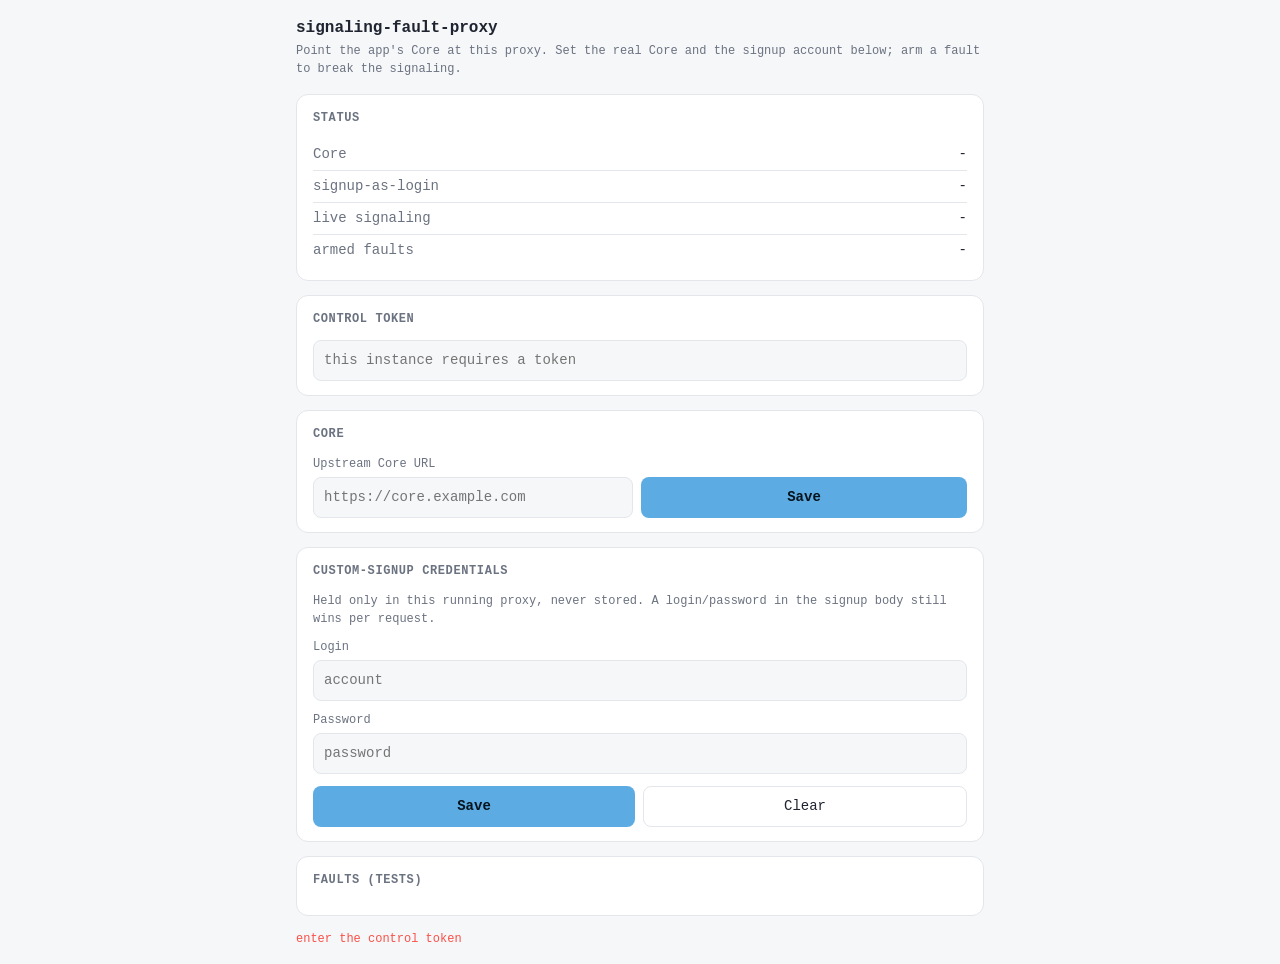
==== src/signaling_fault_proxy/dashboard.html @ afa6b473 "WT-2112 Add a dashboard and runtime Core/credentials to the proxy The Core to forward to and the sig" ====
<!DOCTYPE html>
<html lang="en">
<head>
<meta charset="UTF-8">
<meta name="viewport" content="width=device-width, initial-scale=1.0">
<title>signaling-fault-proxy</title>
<style>
  :root { --bg:#0f1115; --panel:#171a21; --line:#2a2f3a; --fg:#e6e9ef; --muted:#9aa4b2;
          --accent:#5CACE3; --ok:#3fb950; --err:#f85149; --warn:#d29922; }
  :root:not([data-theme="dark"]) { }
  @media (prefers-color-scheme: light) { :root:not([data-theme="dark"]) {
          --bg:#f6f7f9; --panel:#fff; --line:#e3e6ea; --fg:#1f2430; --muted:#6b7280; } }
  * { box-sizing: border-box; }
  body { margin:0; background:var(--bg); color:var(--fg);
         font:14px/1.5 ui-monospace,SFMono-Regular,Menlo,monospace; }
  .wrap { max-width:720px; margin:0 auto; padding:16px; }
  h1 { font-size:16px; margin:0 0 2px; }
  .sub { color:var(--muted); font-size:12px; margin:0 0 16px; }
  .card { background:var(--panel); border:1px solid var(--line); border-radius:12px; padding:14px 16px; margin-bottom:14px; }
  .card h2 { font-size:12px; text-transform:uppercase; letter-spacing:.05em; color:var(--muted); margin:0 0 12px; }
  label { display:block; font-size:12px; color:var(--muted); margin:10px 0 4px; }
  input { width:100%; background:var(--bg); color:var(--fg); border:1px solid var(--line);
          border-radius:8px; padding:9px 10px; font:inherit; }
  input:focus { border-color:var(--accent); outline:none; }
  .row { display:flex; gap:8px; }
  .row > * { flex:1; }
  button { background:var(--accent); color:#06121c; border:0; border-radius:8px; padding:9px 14px;
           font:inherit; font-weight:600; cursor:pointer; }
  button.ghost { background:transparent; color:var(--fg); border:1px solid var(--line); font-weight:400; }
  button:disabled { opacity:.5; cursor:not-allowed; }
  .mt { margin-top:12px; }
  .pill { display:inline-block; padding:1px 9px; border-radius:999px; font-size:11px; font-weight:600; }
  .pill.on { background:rgba(63,185,80,.16); color:var(--ok); }
  .pill.off { background:rgba(148,163,184,.16); color:var(--muted); }
  .kv { display:flex; justify-content:space-between; gap:12px; padding:5px 0; border-bottom:1px solid var(--line); }
  .kv:last-child { border-bottom:0; }
  .kv .k { color:var(--muted); }
  .rule { display:flex; align-items:center; justify-content:space-between; gap:10px; padding:8px 0; border-bottom:1px solid var(--line); }
  .rule:last-child { border-bottom:0; }
  .rule .name { word-break:break-all; }
  .toggle { min-width:72px; }
  #msg { min-height:18px; font-size:12px; margin-top:8px; }
  #msg.ok { color:var(--ok); } #msg.err { color:var(--err); }
  a { color:var(--accent); }
</style>
</head>
<body>
<div class="wrap">
  <h1>signaling-fault-proxy</h1>
  <p class="sub">Point the app's Core at this proxy. Set the real Core and the signup account below; arm a fault to break the signaling.</p>

  <div class="card">
    <h2>Status</h2>
    <div class="kv"><span class="k">Core</span><span id="st-core">-</span></div>
    <div class="kv"><span class="k">signup-as-login</span><span id="st-signup">-</span></div>
    <div class="kv"><span class="k">live signaling</span><span id="st-conns">-</span></div>
    <div class="kv"><span class="k">armed faults</span><span id="st-armed">-</span></div>
  </div>

  <div class="card" id="tokenCard" style="display:none">
    <h2>Control token</h2>
    <input id="token" type="password" placeholder="this instance requires a token">
  </div>

  <div class="card">
    <h2>Core</h2>
    <label for="core">Upstream Core URL</label>
    <div class="row">
      <input id="core" placeholder="https://core.example.com">
      <button class="toggle" onclick="setCore()">Save</button>
    </div>
  </div>

  <div class="card">
    <h2>Custom-signup credentials</h2>
    <p class="sub" style="margin:0 0 4px">Held only in this running proxy, never stored. A login/password in the signup body still wins per request.</p>
    <label for="login">Login</label>
    <input id="login" placeholder="account">
    <label for="password">Password</label>
    <input id="password" type="password" placeholder="password">
    <div class="row mt">
      <button onclick="setSignup()">Save</button>
      <button class="ghost" onclick="clearSignup()">Clear</button>
    </div>
  </div>

  <div class="card">
    <h2>Faults (tests)</h2>
    <div id="rules"></div>
  </div>

  <div id="msg"></div>
</div>

<script>
  const $ = (id) => document.getElementById(id);
  const base = location.pathname.replace(/\/[^/]*$/, "/");  // the /__proxy/ this page is served under

  function token() { return $("token").value.trim(); }
  function withToken(params) { const t = token(); if (t) params.set("token", t); return params; }

  async function call(command, params = new URLSearchParams()) {
    withToken(params);
    const qs = params.toString();
    const res = await fetch(base + command + (qs ? "?" + qs : ""));
    const data = await res.json();
    if (!res.ok) throw new Error(data.error || res.status);
    return data;
  }

  function msg(text, ok = true) { const m = $("msg"); m.textContent = text; m.className = ok ? "ok" : "err"; }

  function render(st) {
    $("st-core").textContent = st.core || "not set";
    $("st-signup").innerHTML = st.signup_as_login
      ? `<span class="pill on">${st.signup_as_login}</span>` : `<span class="pill off">off</span>`;
    $("st-conns").textContent = st.signaling_connections;
    const armed = (st.armed || []).map((a) => (typeof a === "string" ? a : a.rule || JSON.stringify(a)));
    $("st-armed").innerHTML = armed.length ? armed.map((a) => `<span class="pill on">${a}</span>`).join(" ") : `<span class="pill off">none</span>`;
    if (st.core && !$("core").value) $("core").value = st.core;

    const host = $("rules"); host.innerHTML = "";
    for (const r of st.rules || []) {
      const on = armed.includes(r);
      const div = document.createElement("div"); div.className = "rule";
      div.innerHTML = `<span class="name">${r} <span class="pill ${on ? "on" : "off"}">${on ? "armed" : "off"}</span></span>`;
      const btn = document.createElement("button"); btn.className = "toggle" + (on ? " ghost" : "");
      btn.textContent = on ? "Lift" : "Arm";
      btn.onclick = () => (on ? lift(r) : arm(r));
      div.appendChild(btn); host.appendChild(div);
    }
  }

  async function refresh() { try { render(await call("status")); } catch (e) { msg(e.message, false); } }

  async function setCore() {
    const url = $("core").value.trim(); if (!url) return;
    try { render(await call("core", new URLSearchParams({ url }))); msg("Core set to " + url); } catch (e) { msg(e.message, false); }
  }
  async function setSignup() {
    const p = new URLSearchParams({ login: $("login").value.trim(), password: $("password").value });
    try { render(await call("signup", p)); msg("signup account set"); } catch (e) { msg(e.message, false); }
  }
  async function clearSignup() {
    try { render(await call("signup", new URLSearchParams({ off: "1" }))); $("login").value = ""; $("password").value = ""; msg("signup account cleared"); }
    catch (e) { msg(e.message, false); }
  }
  async function arm(rule) { try { render(await call("arm", new URLSearchParams({ rule }))); msg("armed " + rule); } catch (e) { msg(e.message, false); } }
  async function lift(rule) { try { render(await call("lift", new URLSearchParams({ rule }))); msg("lifted " + rule); } catch (e) { msg(e.message, false); } }

  // If the first status call is refused for a token, reveal the token field.
  (async () => {
    try { render(await call("status")); }
    catch (e) { if (/token/i.test(e.message)) { $("tokenCard").style.display = "block"; msg("enter the control token", false); } else { msg(e.message, false); } }
  })();
  setInterval(() => { if ($("tokenCard").style.display !== "block" || token()) refresh(); }, 4000);
</script>
</body>
</html>
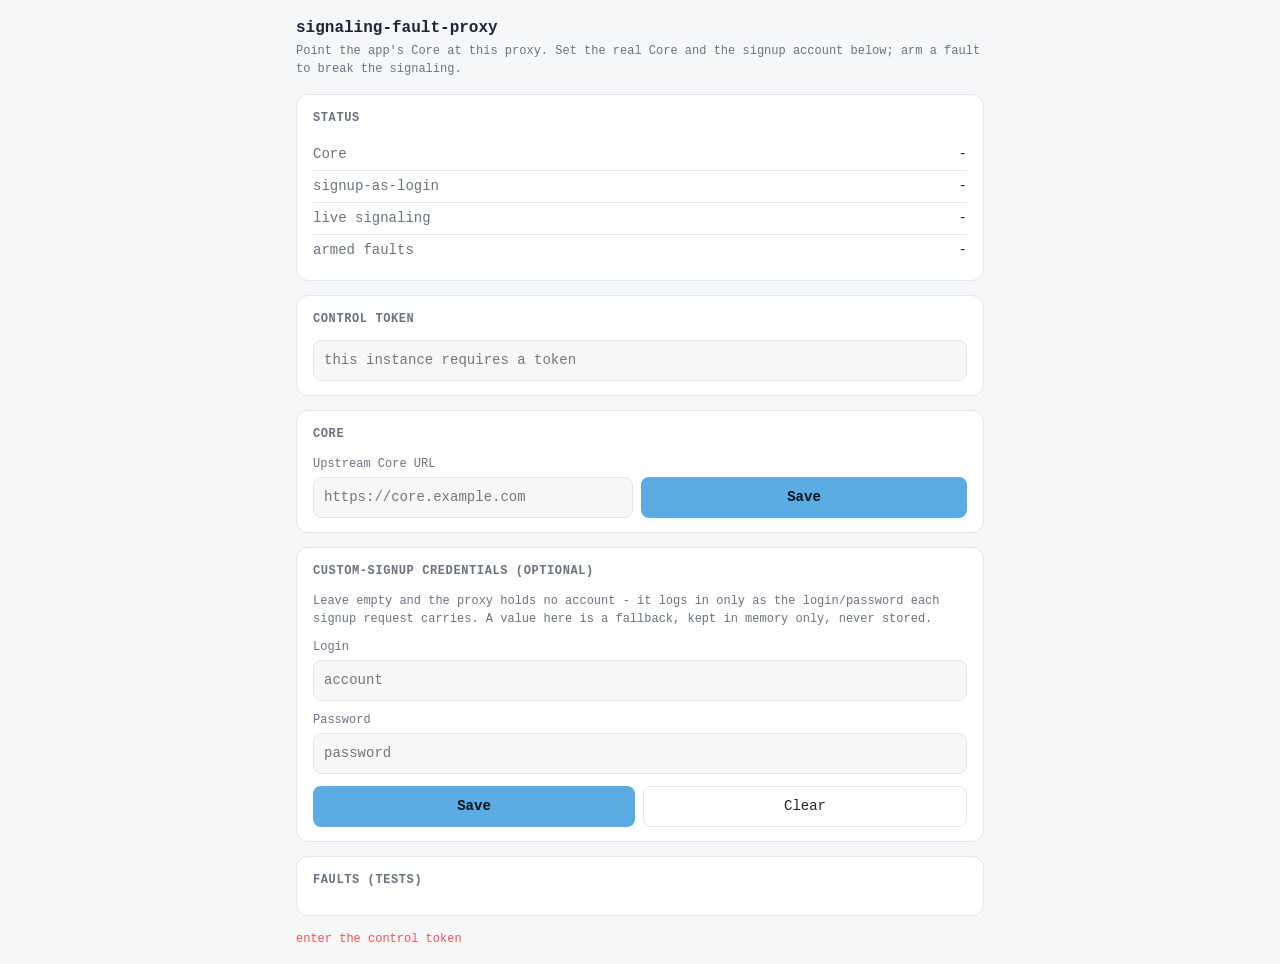
==== commit ff80bd39: "WT-2112 Log in only as the credentials a signup carries The signup-as-login rewrite now takes its ac" ====
--- a/src/signaling_fault_proxy/dashboard.html
+++ b/src/signaling_fault_proxy/dashboard.html
@@ -72,8 +72,8 @@
   </div>
 
   <div class="card">
-    <h2>Custom-signup credentials</h2>
-    <p class="sub" style="margin:0 0 4px">Held only in this running proxy, never stored. A login/password in the signup body still wins per request.</p>
+    <h2>Custom-signup credentials (optional)</h2>
+    <p class="sub" style="margin:0 0 4px">Leave empty and the proxy holds no account - it logs in only as the login/password each signup request carries. A value here is a fallback, kept in memory only, never stored.</p>
     <label for="login">Login</label>
     <input id="login" placeholder="account">
     <label for="password">Password</label>
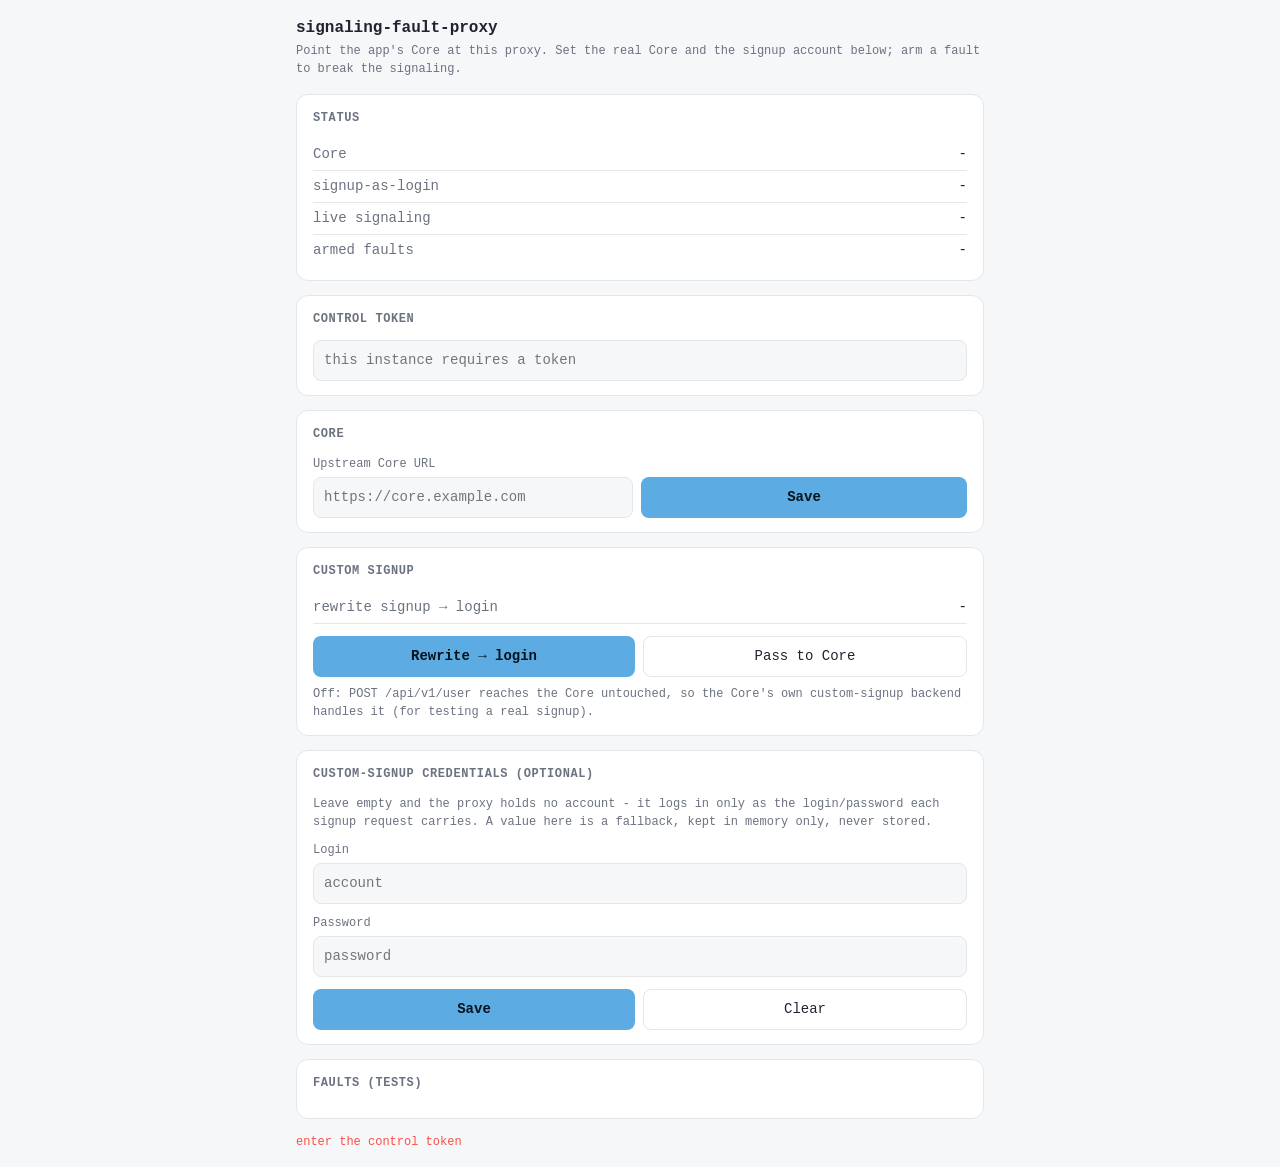
==== commit 974b4b47: "WT-2112 Add a dashboard toggle to pass custom signup to the Core A "rewrite signup -> login" switch " ====
--- a/src/signaling_fault_proxy/dashboard.html
+++ b/src/signaling_fault_proxy/dashboard.html
@@ -72,6 +72,16 @@
   </div>
 
   <div class="card">
+    <h2>Custom signup</h2>
+    <div class="kv"><span class="k">rewrite signup &rarr; login</span><span id="st-rewrite">-</span></div>
+    <div class="row mt">
+      <button onclick="setRewrite(true)">Rewrite &rarr; login</button>
+      <button class="ghost" onclick="setRewrite(false)">Pass to Core</button>
+    </div>
+    <p class="sub" style="margin:8px 0 0">Off: <code>POST /api/v1/user</code> reaches the Core untouched, so the Core's own custom-signup backend handles it (for testing a real signup).</p>
+  </div>
+
+  <div class="card">
     <h2>Custom-signup credentials (optional)</h2>
     <p class="sub" style="margin:0 0 4px">Leave empty and the proxy holds no account - it logs in only as the login/password each signup request carries. A value here is a fallback, kept in memory only, never stored.</p>
     <label for="login">Login</label>
@@ -112,6 +122,8 @@
 
   function render(st) {
     $("st-core").textContent = st.core || "not set";
+    $("st-rewrite").innerHTML = st.rewrite_signup
+      ? `<span class="pill on">rewrite &rarr; login</span>` : `<span class="pill off">Core handles signup</span>`;
     $("st-signup").innerHTML = st.signup_as_login
       ? `<span class="pill on">${st.signup_as_login}</span>` : `<span class="pill off">off</span>`;
     $("st-conns").textContent = st.signaling_connections;
@@ -137,6 +149,11 @@
     const url = $("core").value.trim(); if (!url) return;
     try { render(await call("core", new URLSearchParams({ url }))); msg("Core set to " + url); } catch (e) { msg(e.message, false); }
   }
+  async function setRewrite(on) {
+    const p = on ? new URLSearchParams() : new URLSearchParams({ off: "1" });
+    try { render(await call("rewrite", p)); msg(on ? "signup is rewritten to a login" : "signup goes to the Core"); }
+    catch (e) { msg(e.message, false); }
+  }
   async function setSignup() {
     const p = new URLSearchParams({ login: $("login").value.trim(), password: $("password").value });
     try { render(await call("signup", p)); msg("signup account set"); } catch (e) { msg(e.message, false); }
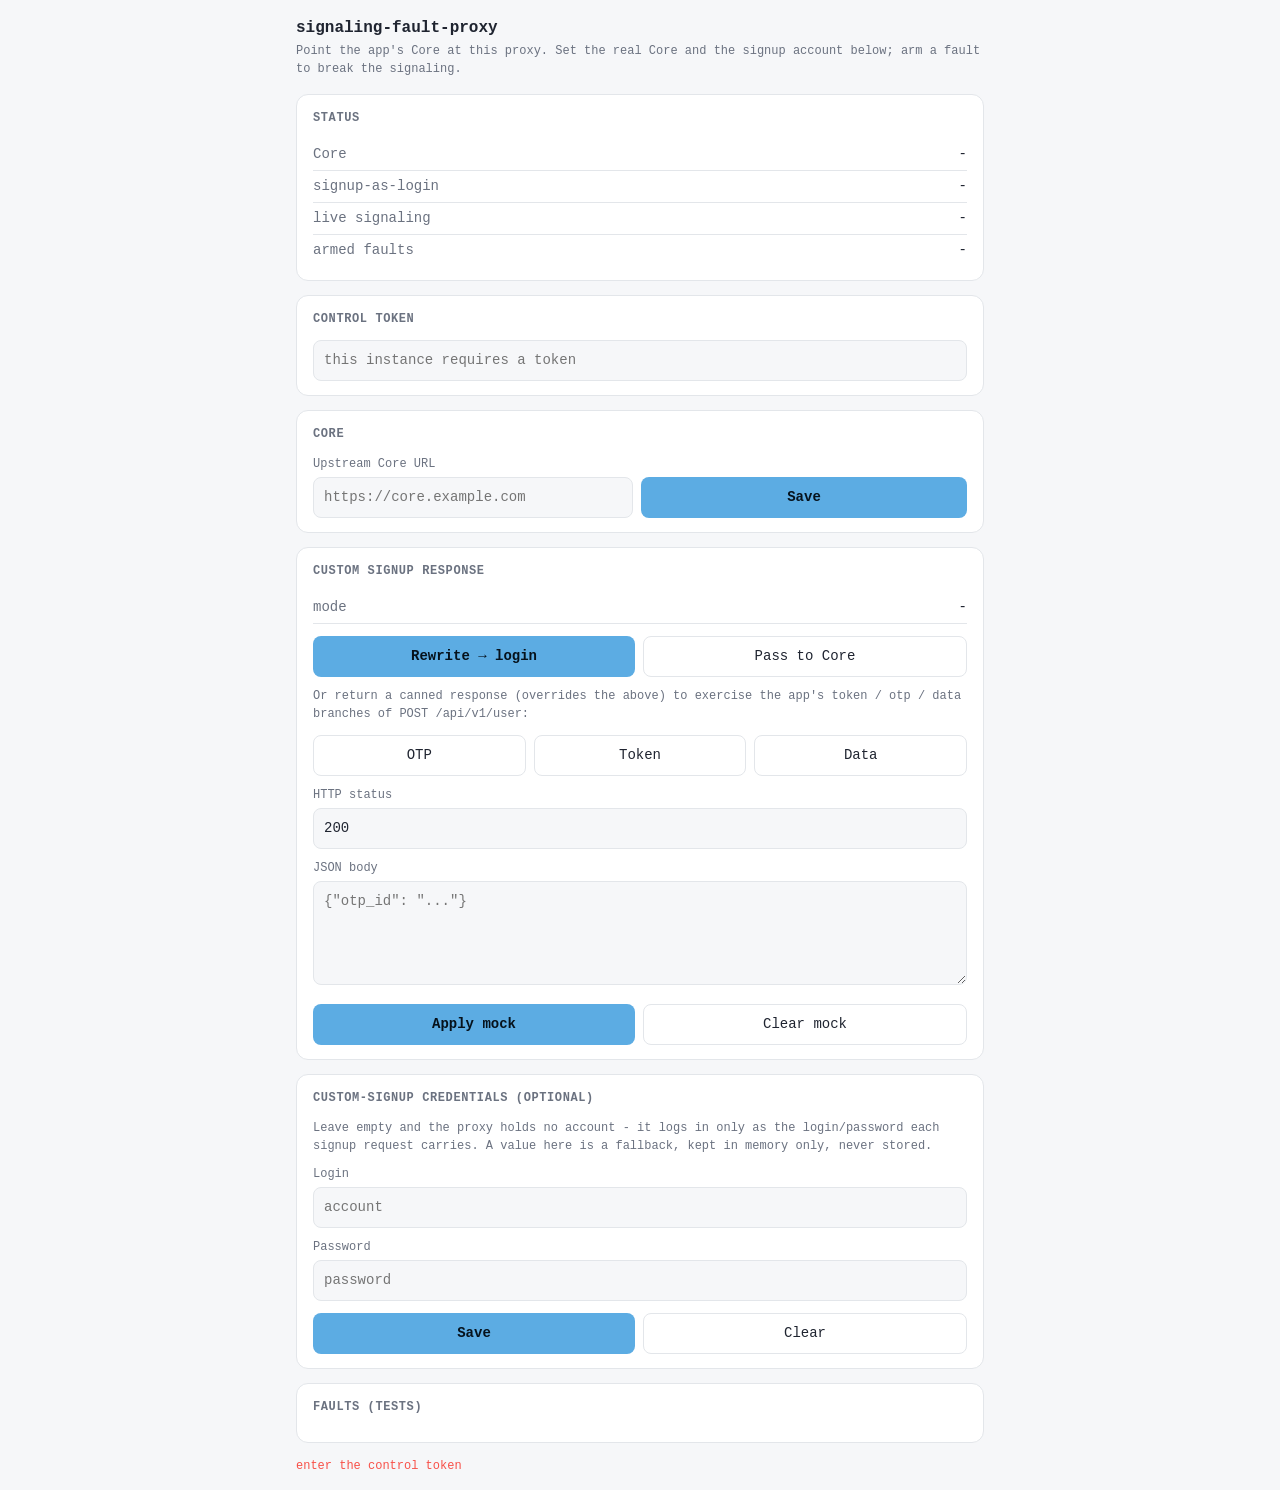
==== commit 6a04a125: "WT-2112 Return a canned custom-signup response from the dashboard A mock for POST /api/v1/user (GET " ====
--- a/src/signaling_fault_proxy/dashboard.html
+++ b/src/signaling_fault_proxy/dashboard.html
@@ -19,9 +19,10 @@
   .card { background:var(--panel); border:1px solid var(--line); border-radius:12px; padding:14px 16px; margin-bottom:14px; }
   .card h2 { font-size:12px; text-transform:uppercase; letter-spacing:.05em; color:var(--muted); margin:0 0 12px; }
   label { display:block; font-size:12px; color:var(--muted); margin:10px 0 4px; }
-  input { width:100%; background:var(--bg); color:var(--fg); border:1px solid var(--line);
+  input, textarea { width:100%; background:var(--bg); color:var(--fg); border:1px solid var(--line);
           border-radius:8px; padding:9px 10px; font:inherit; }
-  input:focus { border-color:var(--accent); outline:none; }
+  textarea { resize:vertical; }
+  input:focus, textarea:focus { border-color:var(--accent); outline:none; }
   .row { display:flex; gap:8px; }
   .row > * { flex:1; }
   button { background:var(--accent); color:#06121c; border:0; border-radius:8px; padding:9px 14px;
@@ -72,13 +73,26 @@
   </div>
 
   <div class="card">
-    <h2>Custom signup</h2>
-    <div class="kv"><span class="k">rewrite signup &rarr; login</span><span id="st-rewrite">-</span></div>
+    <h2>Custom signup response</h2>
+    <div class="kv"><span class="k">mode</span><span id="st-signup-mode">-</span></div>
     <div class="row mt">
       <button onclick="setRewrite(true)">Rewrite &rarr; login</button>
       <button class="ghost" onclick="setRewrite(false)">Pass to Core</button>
     </div>
-    <p class="sub" style="margin:8px 0 0">Off: <code>POST /api/v1/user</code> reaches the Core untouched, so the Core's own custom-signup backend handles it (for testing a real signup).</p>
+    <p class="sub" style="margin:10px 0 0">Or return a canned response (overrides the above) to exercise the app's token / otp / data branches of <code>POST /api/v1/user</code>:</p>
+    <div class="row mt">
+      <button class="ghost" onclick="fillMock('otp')">OTP</button>
+      <button class="ghost" onclick="fillMock('token')">Token</button>
+      <button class="ghost" onclick="fillMock('data')">Data</button>
+    </div>
+    <label for="mockStatus">HTTP status</label>
+    <input id="mockStatus" value="200">
+    <label for="mockBody">JSON body</label>
+    <textarea id="mockBody" rows="4" placeholder='{"otp_id": "..."}'></textarea>
+    <div class="row mt">
+      <button onclick="setMock()">Apply mock</button>
+      <button class="ghost" onclick="clearMock()">Clear mock</button>
+    </div>
   </div>
 
   <div class="card">
@@ -122,8 +136,13 @@
 
   function render(st) {
     $("st-core").textContent = st.core || "not set";
-    $("st-rewrite").innerHTML = st.rewrite_signup
-      ? `<span class="pill on">rewrite &rarr; login</span>` : `<span class="pill off">Core handles signup</span>`;
+    if (st.signup_mock) {
+      $("st-signup-mode").innerHTML = `<span class="pill on">mock ${st.signup_mock.status}</span>`;
+      if (document.activeElement !== $("mockBody")) { $("mockStatus").value = st.signup_mock.status; $("mockBody").value = st.signup_mock.body; }
+    } else {
+      $("st-signup-mode").innerHTML = st.rewrite_signup
+        ? `<span class="pill on">rewrite &rarr; login</span>` : `<span class="pill off">pass to Core</span>`;
+    }
     $("st-signup").innerHTML = st.signup_as_login
       ? `<span class="pill on">${st.signup_as_login}</span>` : `<span class="pill off">off</span>`;
     $("st-conns").textContent = st.signaling_connections;
@@ -151,8 +170,22 @@
   }
   async function setRewrite(on) {
     const p = on ? new URLSearchParams() : new URLSearchParams({ off: "1" });
-    try { render(await call("rewrite", p)); msg(on ? "signup is rewritten to a login" : "signup goes to the Core"); }
+    try { await call("mock", new URLSearchParams({ off: "1" })); render(await call("rewrite", p)); msg(on ? "signup is rewritten to a login" : "signup goes to the Core"); }
     catch (e) { msg(e.message, false); }
+  }
+
+  const MOCKS = {
+    otp: { "otp_id": "otp-demo-1", "notification_type": "email", "from_email": "demo@bench.local" },
+    token: { "token": "mock-token", "user_id": "1" },
+    data: { "example": "value" },
+  };
+  function fillMock(kind) { $("mockStatus").value = "200"; $("mockBody").value = JSON.stringify(MOCKS[kind], null, 2); }
+  async function setMock() {
+    const p = new URLSearchParams({ status: $("mockStatus").value.trim() || "200", body: $("mockBody").value.trim() || "{}" });
+    try { render(await call("mock", p)); msg("signup now returns the mock"); } catch (e) { msg(e.message, false); }
+  }
+  async function clearMock() {
+    try { render(await call("mock", new URLSearchParams({ off: "1" }))); $("mockBody").value = ""; msg("mock cleared"); } catch (e) { msg(e.message, false); }
   }
   async function setSignup() {
     const p = new URLSearchParams({ login: $("login").value.trim(), password: $("password").value });
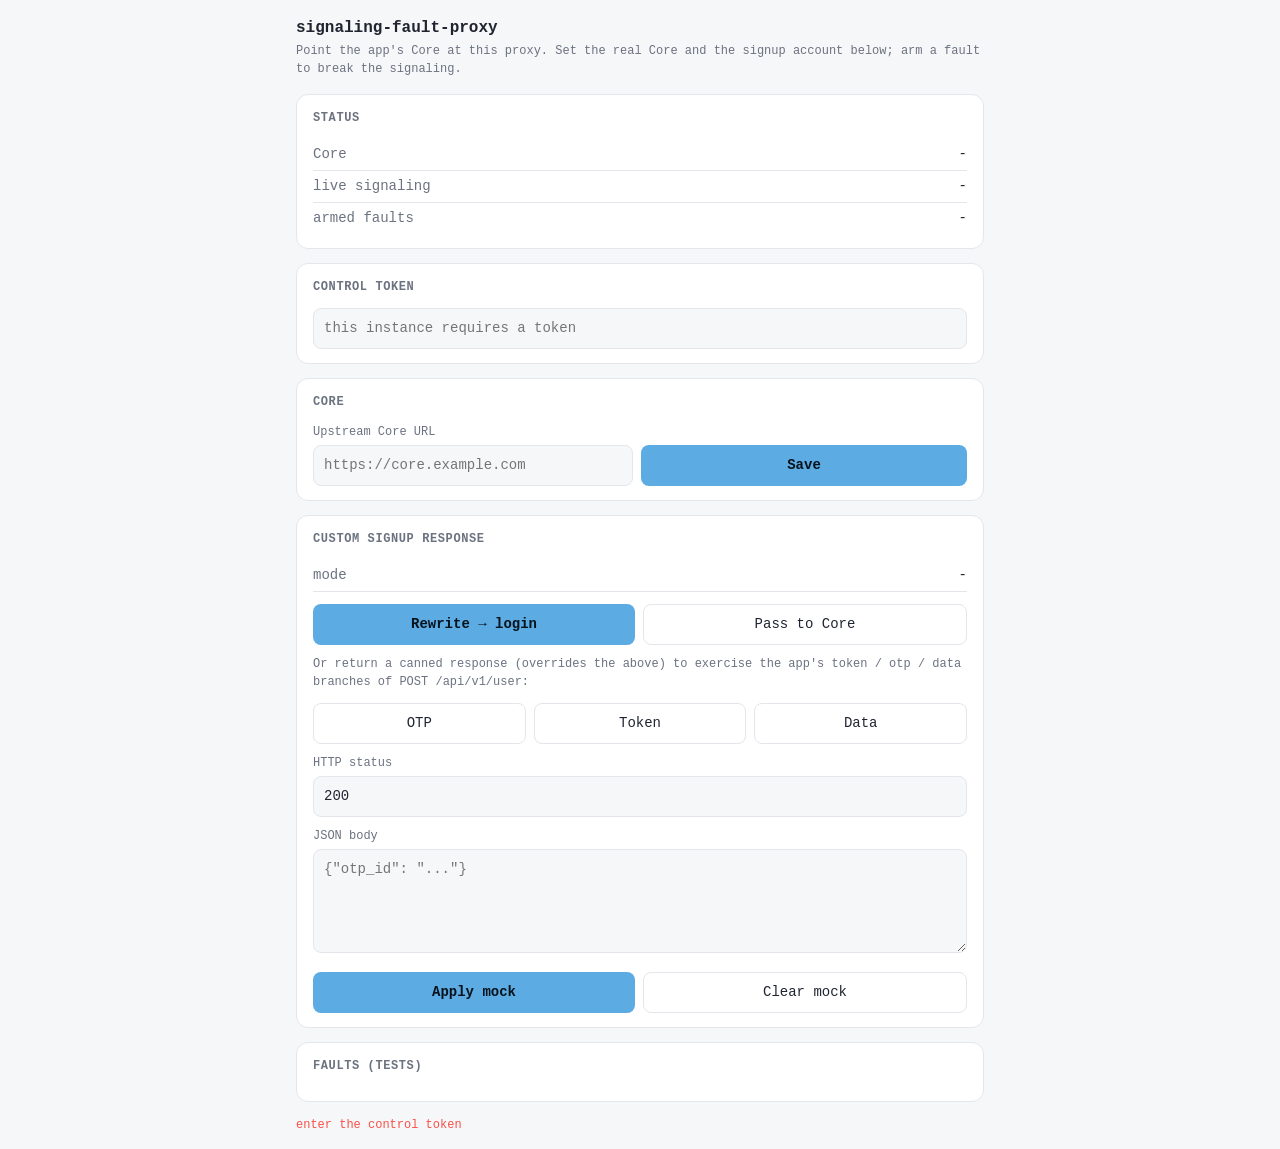
==== commit 91347814: "WT-2112 Drop the default-account card from the dashboard The proxy no longer keeps an account - the " ====
--- a/src/signaling_fault_proxy/dashboard.html
+++ b/src/signaling_fault_proxy/dashboard.html
@@ -53,7 +53,6 @@
   <div class="card">
     <h2>Status</h2>
     <div class="kv"><span class="k">Core</span><span id="st-core">-</span></div>
-    <div class="kv"><span class="k">signup-as-login</span><span id="st-signup">-</span></div>
     <div class="kv"><span class="k">live signaling</span><span id="st-conns">-</span></div>
     <div class="kv"><span class="k">armed faults</span><span id="st-armed">-</span></div>
   </div>
@@ -96,19 +95,6 @@
   </div>
 
   <div class="card">
-    <h2>Custom-signup credentials (optional)</h2>
-    <p class="sub" style="margin:0 0 4px">Leave empty and the proxy holds no account - it logs in only as the login/password each signup request carries. A value here is a fallback, kept in memory only, never stored.</p>
-    <label for="login">Login</label>
-    <input id="login" placeholder="account">
-    <label for="password">Password</label>
-    <input id="password" type="password" placeholder="password">
-    <div class="row mt">
-      <button onclick="setSignup()">Save</button>
-      <button class="ghost" onclick="clearSignup()">Clear</button>
-    </div>
-  </div>
-
-  <div class="card">
     <h2>Faults (tests)</h2>
     <div id="rules"></div>
   </div>
@@ -143,8 +129,6 @@
       $("st-signup-mode").innerHTML = st.rewrite_signup
         ? `<span class="pill on">rewrite &rarr; login</span>` : `<span class="pill off">pass to Core</span>`;
     }
-    $("st-signup").innerHTML = st.signup_as_login
-      ? `<span class="pill on">${st.signup_as_login}</span>` : `<span class="pill off">off</span>`;
     $("st-conns").textContent = st.signaling_connections;
     const armed = (st.armed || []).map((a) => (typeof a === "string" ? a : a.rule || JSON.stringify(a)));
     $("st-armed").innerHTML = armed.length ? armed.map((a) => `<span class="pill on">${a}</span>`).join(" ") : `<span class="pill off">none</span>`;
@@ -187,14 +171,6 @@
   async function clearMock() {
     try { render(await call("mock", new URLSearchParams({ off: "1" }))); $("mockBody").value = ""; msg("mock cleared"); } catch (e) { msg(e.message, false); }
   }
-  async function setSignup() {
-    const p = new URLSearchParams({ login: $("login").value.trim(), password: $("password").value });
-    try { render(await call("signup", p)); msg("signup account set"); } catch (e) { msg(e.message, false); }
-  }
-  async function clearSignup() {
-    try { render(await call("signup", new URLSearchParams({ off: "1" }))); $("login").value = ""; $("password").value = ""; msg("signup account cleared"); }
-    catch (e) { msg(e.message, false); }
-  }
   async function arm(rule) { try { render(await call("arm", new URLSearchParams({ rule }))); msg("armed " + rule); } catch (e) { msg(e.message, false); } }
   async function lift(rule) { try { render(await call("lift", new URLSearchParams({ rule }))); msg("lifted " + rule); } catch (e) { msg(e.message, false); } }
 
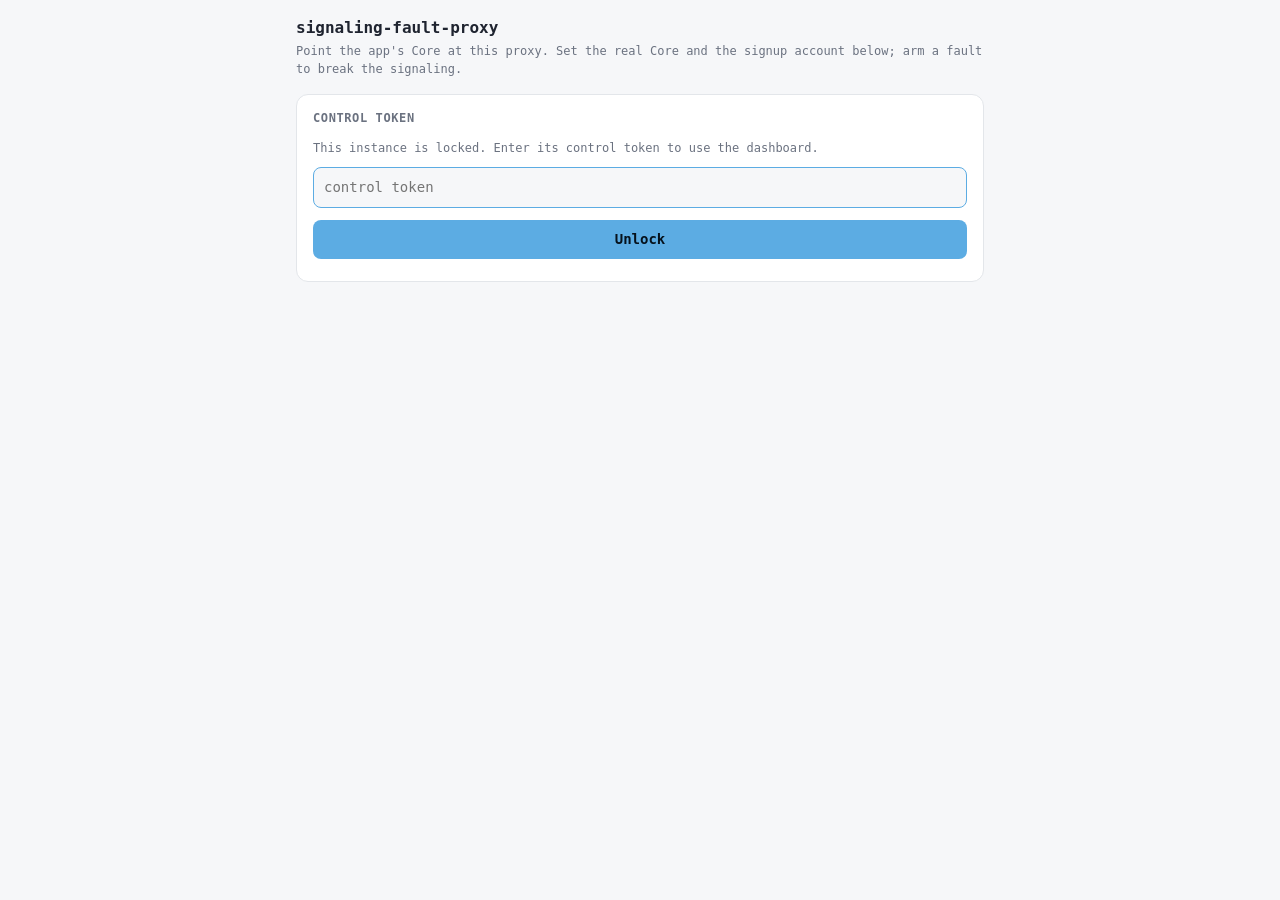
==== commit 10a43407: "WT-2112 Gate the dashboard behind the control-token screen When the instance needs a token the page " ====
--- a/src/signaling_fault_proxy/dashboard.html
+++ b/src/signaling_fault_proxy/dashboard.html
@@ -50,16 +50,23 @@
   <h1>signaling-fault-proxy</h1>
   <p class="sub">Point the app's Core at this proxy. Set the real Core and the signup account below; arm a fault to break the signaling.</p>
 
+  <!-- Login gate: the only thing shown while the instance is locked -->
+  <div class="card" id="gate" style="display:none">
+    <h2>Control token</h2>
+    <p class="sub" style="margin:0 0 10px">This instance is locked. Enter its control token to use the dashboard.</p>
+    <input id="token" type="password" placeholder="control token" onkeydown="if(event.key==='Enter')unlock()">
+    <div class="row mt"><button onclick="unlock()">Unlock</button></div>
+    <div id="gateMsg" style="color:var(--err);font-size:12px;margin-top:8px"></div>
+  </div>
+
+  <!-- The dashboard, revealed after unlock (or at once when no token is needed) -->
+  <div id="app" style="display:none">
+
   <div class="card">
     <h2>Status</h2>
     <div class="kv"><span class="k">Core</span><span id="st-core">-</span></div>
     <div class="kv"><span class="k">live signaling</span><span id="st-conns">-</span></div>
     <div class="kv"><span class="k">armed faults</span><span id="st-armed">-</span></div>
-  </div>
-
-  <div class="card" id="tokenCard" style="display:none">
-    <h2>Control token</h2>
-    <input id="token" type="password" placeholder="this instance requires a token">
   </div>
 
   <div class="card">
@@ -100,6 +107,8 @@
   </div>
 
   <div id="msg"></div>
+
+  </div><!-- #app -->
 </div>
 
 <script>
@@ -174,12 +183,26 @@
   async function arm(rule) { try { render(await call("arm", new URLSearchParams({ rule }))); msg("armed " + rule); } catch (e) { msg(e.message, false); } }
   async function lift(rule) { try { render(await call("lift", new URLSearchParams({ rule }))); msg("lifted " + rule); } catch (e) { msg(e.message, false); } }
 
-  // If the first status call is refused for a token, reveal the token field.
+  let polling = false;
+  function showApp() {
+    $("gate").style.display = "none";
+    $("app").style.display = "block";
+    if (!polling) { polling = true; setInterval(refresh, 4000); }
+  }
+
+  // Unlock the whole UI once the token is accepted. Until then only the gate shows.
+  async function unlock() {
+    try { render(await call("status")); showApp(); }
+    catch (e) { $("gateMsg").textContent = /token/i.test(e.message) ? "wrong token" : e.message; }
+  }
+
   (async () => {
-    try { render(await call("status")); }
-    catch (e) { if (/token/i.test(e.message)) { $("tokenCard").style.display = "block"; msg("enter the control token", false); } else { msg(e.message, false); } }
+    try { render(await call("status")); showApp(); }  // no token needed -> straight in
+    catch (e) {
+      if (/token/i.test(e.message)) { $("gate").style.display = "block"; $("token").focus(); }
+      else { showApp(); msg(e.message, false); }
+    }
   })();
-  setInterval(() => { if ($("tokenCard").style.display !== "block" || token()) refresh(); }, 4000);
 </script>
 </body>
 </html>
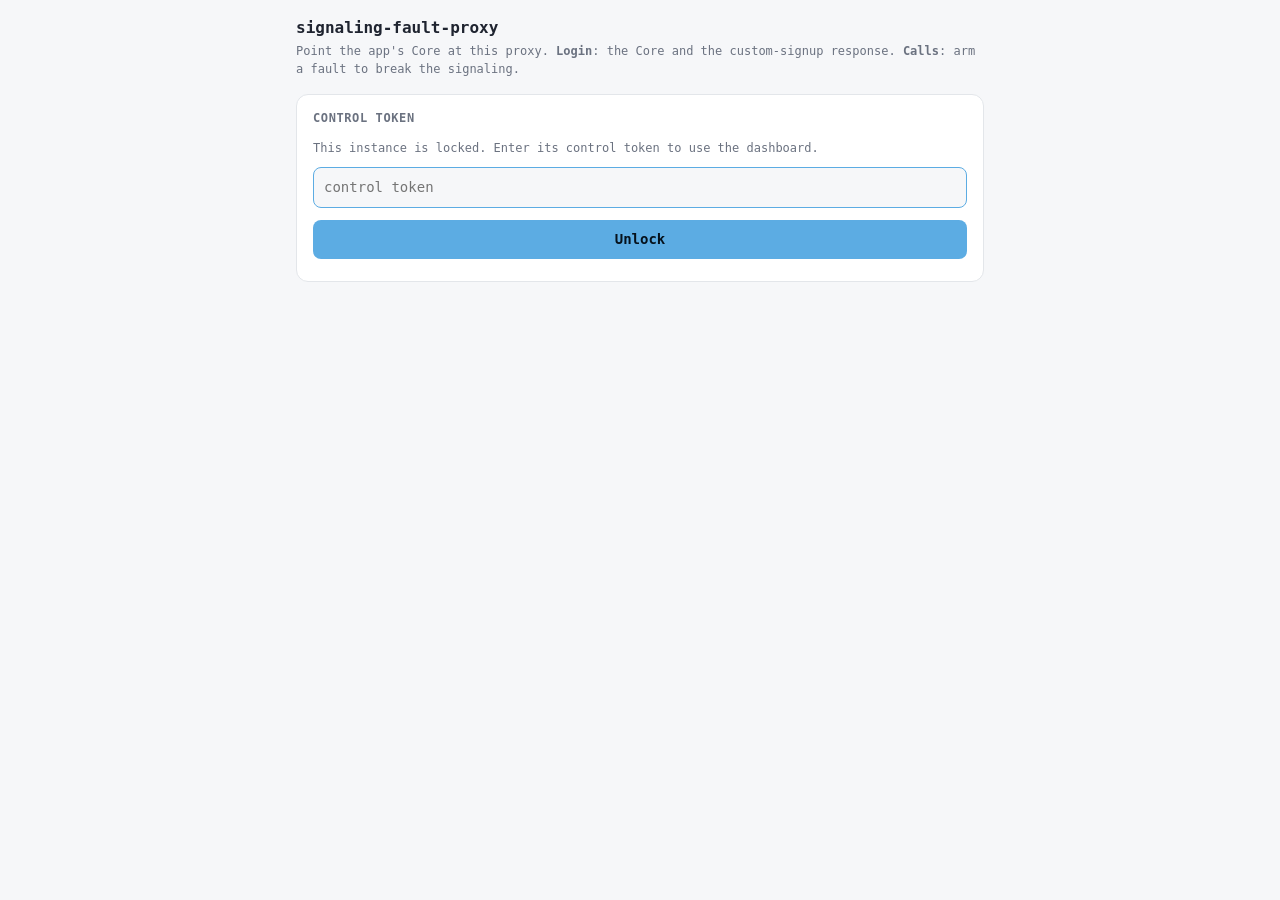
==== commit 73f81dd2: "WT-2112 Split the dashboard into Login and Calls tabs Login holds the Core and the custom-signup res" ====
--- a/src/signaling_fault_proxy/dashboard.html
+++ b/src/signaling_fault_proxy/dashboard.html
@@ -30,6 +30,11 @@
   button.ghost { background:transparent; color:var(--fg); border:1px solid var(--line); font-weight:400; }
   button:disabled { opacity:.5; cursor:not-allowed; }
   .mt { margin-top:12px; }
+  .tabs { display:flex; gap:4px; margin-bottom:14px; }
+  .tab { flex:1; padding:9px; text-align:center; background:var(--panel); border:1px solid var(--line);
+         border-radius:8px; color:var(--muted); cursor:pointer; font:inherit; }
+  .tab.active { color:var(--accent); border-color:var(--accent); font-weight:600; }
+  .hidden { display:none !important; }
   .pill { display:inline-block; padding:1px 9px; border-radius:999px; font-size:11px; font-weight:600; }
   .pill.on { background:rgba(63,185,80,.16); color:var(--ok); }
   .pill.off { background:rgba(148,163,184,.16); color:var(--muted); }
@@ -48,7 +53,7 @@
 <body>
 <div class="wrap">
   <h1>signaling-fault-proxy</h1>
-  <p class="sub">Point the app's Core at this proxy. Set the real Core and the signup account below; arm a fault to break the signaling.</p>
+  <p class="sub">Point the app's Core at this proxy. <b>Login</b>: the Core and the custom-signup response. <b>Calls</b>: arm a fault to break the signaling.</p>
 
   <!-- Login gate: the only thing shown while the instance is locked -->
   <div class="card" id="gate" style="display:none">
@@ -62,15 +67,16 @@
   <!-- The dashboard, revealed after unlock (or at once when no token is needed) -->
   <div id="app" style="display:none">
 
-  <div class="card">
-    <h2>Status</h2>
-    <div class="kv"><span class="k">Core</span><span id="st-core">-</span></div>
-    <div class="kv"><span class="k">live signaling</span><span id="st-conns">-</span></div>
-    <div class="kv"><span class="k">armed faults</span><span id="st-armed">-</span></div>
-  </div>
+  <div class="tabs">
+    <button class="tab active" data-tab="login" onclick="selectTab('login')">Login</button>
+    <button class="tab" data-tab="calls" onclick="selectTab('calls')">Calls</button>
+  </div>
+
+  <div id="tab-login">
 
   <div class="card">
     <h2>Core</h2>
+    <div class="kv"><span class="k">current</span><span id="st-core">-</span></div>
     <label for="core">Upstream Core URL</label>
     <div class="row">
       <input id="core" placeholder="https://core.example.com">
@@ -101,10 +107,16 @@
     </div>
   </div>
 
+  </div><!-- #tab-login -->
+
+  <div id="tab-calls" class="hidden">
   <div class="card">
     <h2>Faults (tests)</h2>
-    <div id="rules"></div>
-  </div>
+    <div class="kv"><span class="k">live signaling</span><span id="st-conns">-</span></div>
+    <div class="kv"><span class="k">armed</span><span id="st-armed">-</span></div>
+    <div id="rules" style="margin-top:12px"></div>
+  </div>
+  </div><!-- #tab-calls -->
 
   <div id="msg"></div>
 
@@ -114,6 +126,12 @@
 <script>
   const $ = (id) => document.getElementById(id);
   const base = location.pathname.replace(/\/[^/]*$/, "/");  // the /__proxy/ this page is served under
+
+  function selectTab(name) {
+    document.querySelectorAll(".tab").forEach((t) => t.classList.toggle("active", t.dataset.tab === name));
+    $("tab-login").classList.toggle("hidden", name !== "login");
+    $("tab-calls").classList.toggle("hidden", name !== "calls");
+  }
 
   function token() { return $("token").value.trim(); }
   function withToken(params) { const t = token(); if (t) params.set("token", t); return params; }
